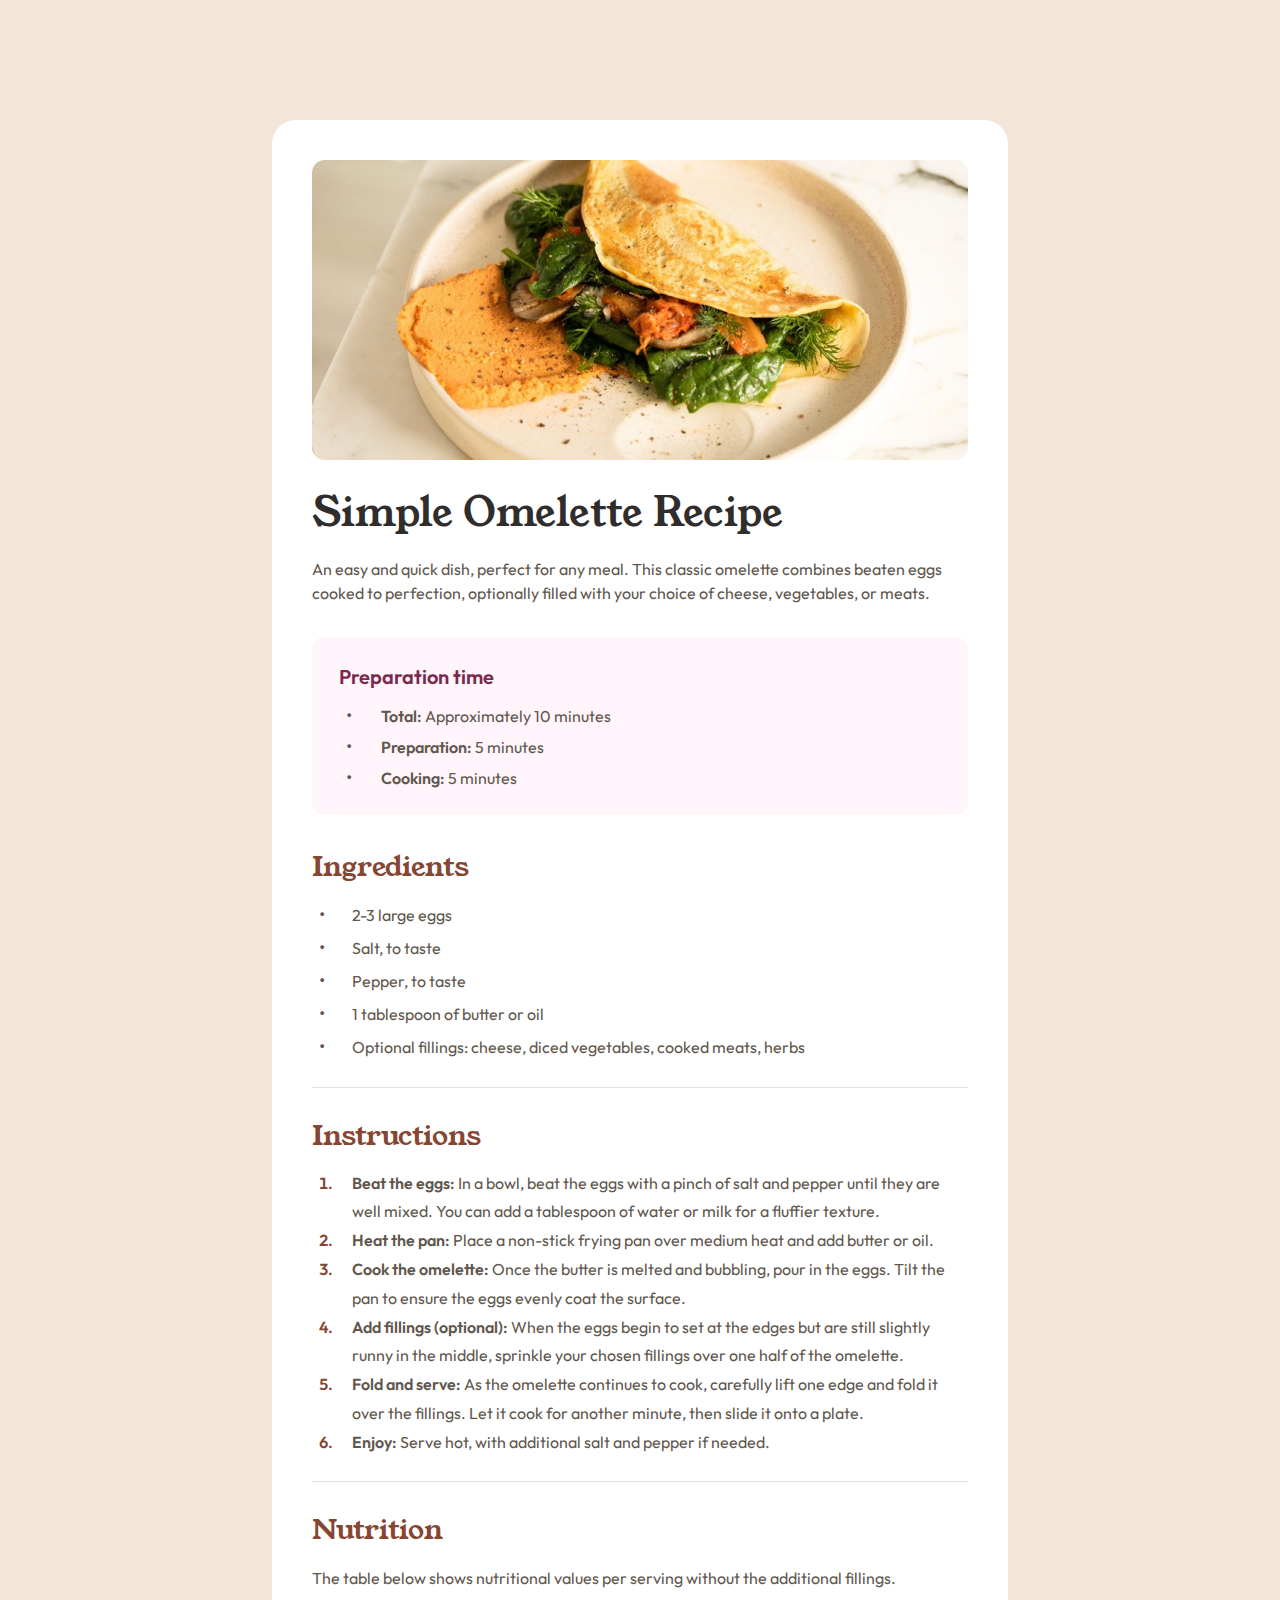
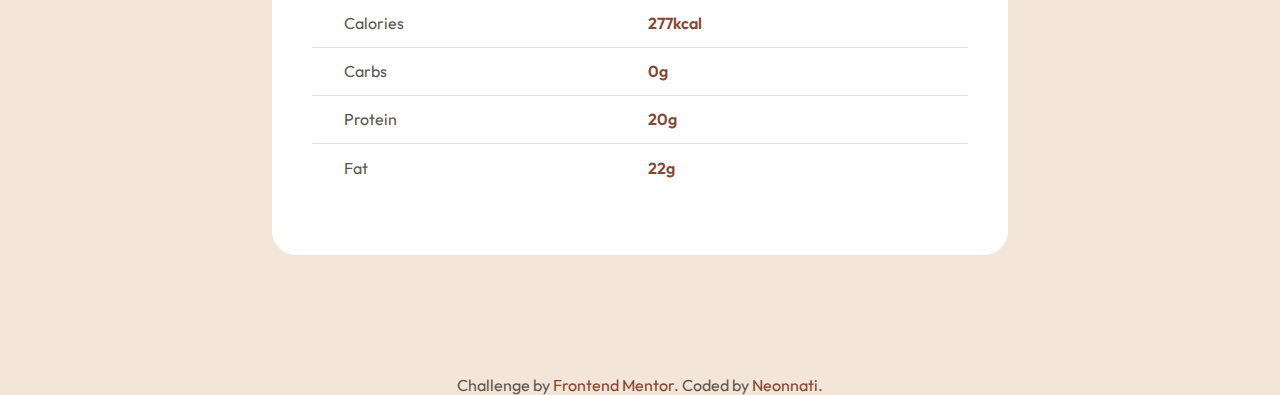
==== index.html @ 976c09e9 "Add files via upload" ====
<!DOCTYPE html>
<html lang="en">
<head>
  <meta charset="UTF-8">
  <meta name="viewport" content="width=device-width, initial-scale=1.0"> <!-- displays site properly based on user's device -->

  <!-- fonts -->
  <link rel="preconnect" href="https://fonts.googleapis.com">
  <link rel="preconnect" href="https://fonts.gstatic.com" crossorigin>
  <link href="https://fonts.googleapis.com/css2?family=Young+Serif&display=swap" rel="stylesheet">
  <link rel="preconnect" href="https://fonts.googleapis.com">
  <link rel="preconnect" href="https://fonts.gstatic.com" crossorigin>
  <link href="https://fonts.googleapis.com/css2?family=Outfit:wght@100..900&family=Young+Serif&display=swap" rel="stylesheet">

  <link rel="icon" type="image/png" sizes="32x32" href="./assets/images/favicon-32x32.png">
  <link rel="stylesheet" href="/styles.css">
  <title>Frontend Mentor | Recipe page</title>
</head>
<body>
  <main>
    <section id="image">
      <img src="./assets/images/image-omelette.jpeg" alt="image-omelette">
    </section>
    <section id="ingredients">

      

      <h1>Simple Omelette Recipe</h1>

      <p>An easy and quick dish, perfect for any meal.
        This classic omelette combines beaten eggs cooked to perfection, optionally filled with your choice of cheese, vegetables, or meats.</p>

      <div id="preparation">
        <h3>Preparation time</h3>
        <ul>
          <li><span class="bold">Total:</span> Approximately 10 minutes</li>
          <li><span class="bold">Preparation:</span> 5 minutes</li>
          <li><span class="bold">Cooking:</span> 5 minutes</li>
        </ul>
      </div>

      <h2>Ingredients</h2>
      <ul id="ingredients-ul">
        <li>2-3 large eggs</li>
        <li>Salt, to taste</li>
        <li>Pepper, to taste</li>
        <li>1 tablespoon of butter or oil</li>
        <li>Optional fillings: cheese, diced vegetables, cooked meats, herbs</li>
      </ul>
    </section>

    <section id="instructions">
      <h2>Instructions</h2>
      <ol>
        <li>
          <span class="bold">Beat the eggs:</span> 
          In a bowl, beat the eggs with a pinch of salt and pepper until they are well mixed.
          You can add a tablespoon of water or milk for a fluffier texture.
        </li>

        <li>
          <span class="bold">Heat the pan:</span> 
          Place a non-stick frying pan over medium heat and add butter or oil.
        </li>

        <li>
          <span class="bold">Cook the omelette:</span> 
          Once the butter is melted and bubbling, pour in the eggs.
          Tilt the pan to ensure the eggs evenly coat the surface.
        </li>

        <li>
          <span class="bold">Add fillings (optional):</span> 
          When the eggs begin to set at the edges but are still slightly runny in the middle,
          sprinkle your chosen fillings over one half of the omelette.
        </li>

        <li>
          <span class="bold">Fold and serve:</span> 
          As the omelette continues to cook, carefully lift one edge and fold it over the fillings.
          Let it cook for another minute, then slide it onto a plate.
        </li>

        <li>
          <span class="bold">Enjoy:</span> 
          Serve hot, with additional salt and pepper if needed.
        </li>
      </ol>
    </section>

    <section id="nutrition">
      <h2>Nutrition</h2>
      <p>The table below shows nutritional values per serving without the additional fillings.</p>
      <table id="nutrition-table">
        <tbody>
          <tr id="calories">
            <th class="border-bottom">Calories</th>
            <td class="border-bottom">277kcal</td>
          </tr>
          <tr id="carbs">
            <th class="border-bottom">Carbs</th>
            <td class="border-bottom">0g</td>
          </tr>
          <tr id="protein">
            <th class="border-bottom">Protein</th>
            <td class="border-bottom">20g</td>
          </tr>
          <tr id="fat">
            <th>Fat</th>
            <td>22g</td>
          </tr>
        </tbody>
      </table>
    </section>
  </main>
  
  <footer>
    <div class="attribution">
      Challenge by <a href="https://www.frontendmentor.io?ref=challenge" target="_blank">Frontend Mentor</a>. 
      Coded by <a href="https://github.com/Neonnati">Neonnati</a>.
    </div>
  </footer>
    
</body>
</html>
---- styles.css ----
*,
*::after,
*::before {
  margin: 0;
  padding: 0;
  box-sizing: border-box;
}


:root {
  /* font family */
  --ff-young-serif: "Young Serif", serif;;
  --ff-Outfit: "Outfit", sans-serif;

  /* font weight */
  --fw-4: 400;
  --fw-6: 600;
  --fw-7: 700;
  
  /* display widths */
  --desktop-width: 1440px;
  --moblie-width: 375px;
  

  /* Colors */
  
  /* Primary */
  --Nutmeg: hsl(14, 45%, 36%);
  --Dark-Raspberry: hsl(332, 51%, 32%);
  
  /* Neutral */
  --White: hsl(0, 0%, 100%);
  --Rose-White: hsl(330, 100%, 98%);
  --Eggshell: hsl(30, 54%, 90%);
  --Light-Grey: hsl(30, 18%, 87%);
  --Wenge-Brown: hsl(30, 10%, 34%);
  --Dark-Charcoal: hsl(24, 5%, 18%);
}

/* general settings */
  body {
    font-family: var(--ff-Outfit);
    color: var(--Wenge-Brown);
    background-color: var(--Eggshell);
  }

  
  main {
    width: 46em;
    background-color: var(--White);
    margin: 7.5em auto;
    padding: 2.5em;
    border-radius: 1.5em;
  }
/**/


/* borders-bottom between section */
  section {
    border-bottom: 1px solid var(--Light-Grey);
    padding-bottom: 1.5em;
  }

  section:last-child, section:first-child {
    border-bottom: none;
  }
/**/


/* Section 1-3 start */
  img {
    display: block;
    width: 100%;
    border-radius: 0.8em;
  }

  #ingredients {
    display: flex;
    flex-direction: column;
    gap: 2em;
  }

  h1 {
    font-family: var(--ff-young-serif);
    font-size: 2.5em;
    font-weight: var(--fw-4);
    color: var(--Dark-Charcoal);
  }
  
  #ingredients p {
    line-height: 1.5em;
    margin-top: -1em;
  }

  #preparation {
    background-color: var(--Rose-White);
    padding: 1.7em;
    border-radius: 0.8em;
  }

  h3 {
    color: var(--Dark-Raspberry);
    font-size: 1.25em;
    font-weight: var(--fw-6);
    margin-bottom: -0.5em;
  }

  #preparation > ul {
    display: flex;
    flex-direction: column;
    gap: .5em;
    padding-left: 0.8em;
    padding-top: 1.5em;
  }

  #preparation > ul > li {
    padding-left: 1.8em;
  }

  #preparation > ul > li::marker {
    font-size: 1.2em;
    content: '•';
  }

  .bold {
    font-weight: var(--fw-6);
  }

  #ingredients-ul {
    margin-left: 0.8em;
    margin-top: -1.3em;
  }
  
  #ingredients-ul > li {
    padding-left: 1.7em;
    line-height: 2em;
  }

  #ingredients-ul > li::marker {
    font-size: 1.2em;
    content: '•';
  }
/* section 1-3 end */



/* Ingredients, Instructions, Nutrition */  
  h2 {
    font-family: var(--ff-young-serif);
    color: var(--Nutmeg);
    font-size: 1.75em;
    font-weight: var(--fw-4);
  } 
/**/



/* section 2-3 start */
  #instructions > h2 {
    margin-top: 1em;
    margin-bottom: 0.5em;
  }

  #instructions > ol > li::marker {
    color: var(--Nutmeg);
    font-weight: var(--fw-6);
  }

  #instructions > ol {
    margin-left: 1.5em;
  }

  #instructions > ol > li {
    padding-left: 1em;
    line-height: 1.8em;
  }

  #nutrition > h2 {
    margin-top: 1em;
    margin-bottom: 0.7em;
  }

  #nutrition-table {
    border-collapse: collapse;
    width: 100%;
    margin-top: 0.7em;
  }

  tr {
    height: 3em;
  }

  th {
    font-weight: var(--fw-4);
    text-align: left;
    padding-left: 2em;
    width: 21em;
  }

  td {
    color: var(--Nutmeg);
    font-weight: var(--fw-6);
  }

  .border-bottom {
    border-bottom: 1px solid var(--Light-Grey);
  }
/* section 2-3 end */

/* footer */
footer {
 position: absolute;
 left: 50%;
 transform: translate(-50%);
}

.attribution a {
  text-decoration: none;
  color: var(--Nutmeg);
}

.attribution a:hover, .attribution a:active {
  color:hsl(332, 51%, 22%);
}



/* mobile */

@media (max-width: 375px) {
  main {
    width: 100%;
    margin: 0;
    padding: unset;
    border-radius: unset;
  }

  section {
    width: 100%;
    padding-inline: 2.1em;
  }

  section:first-child {
    padding-inline: unset;
  }

  img {
    border-radius: unset;
  }

  h1 {
    font-size: 2em;
  }

  footer {
    text-align: center;
  }
}
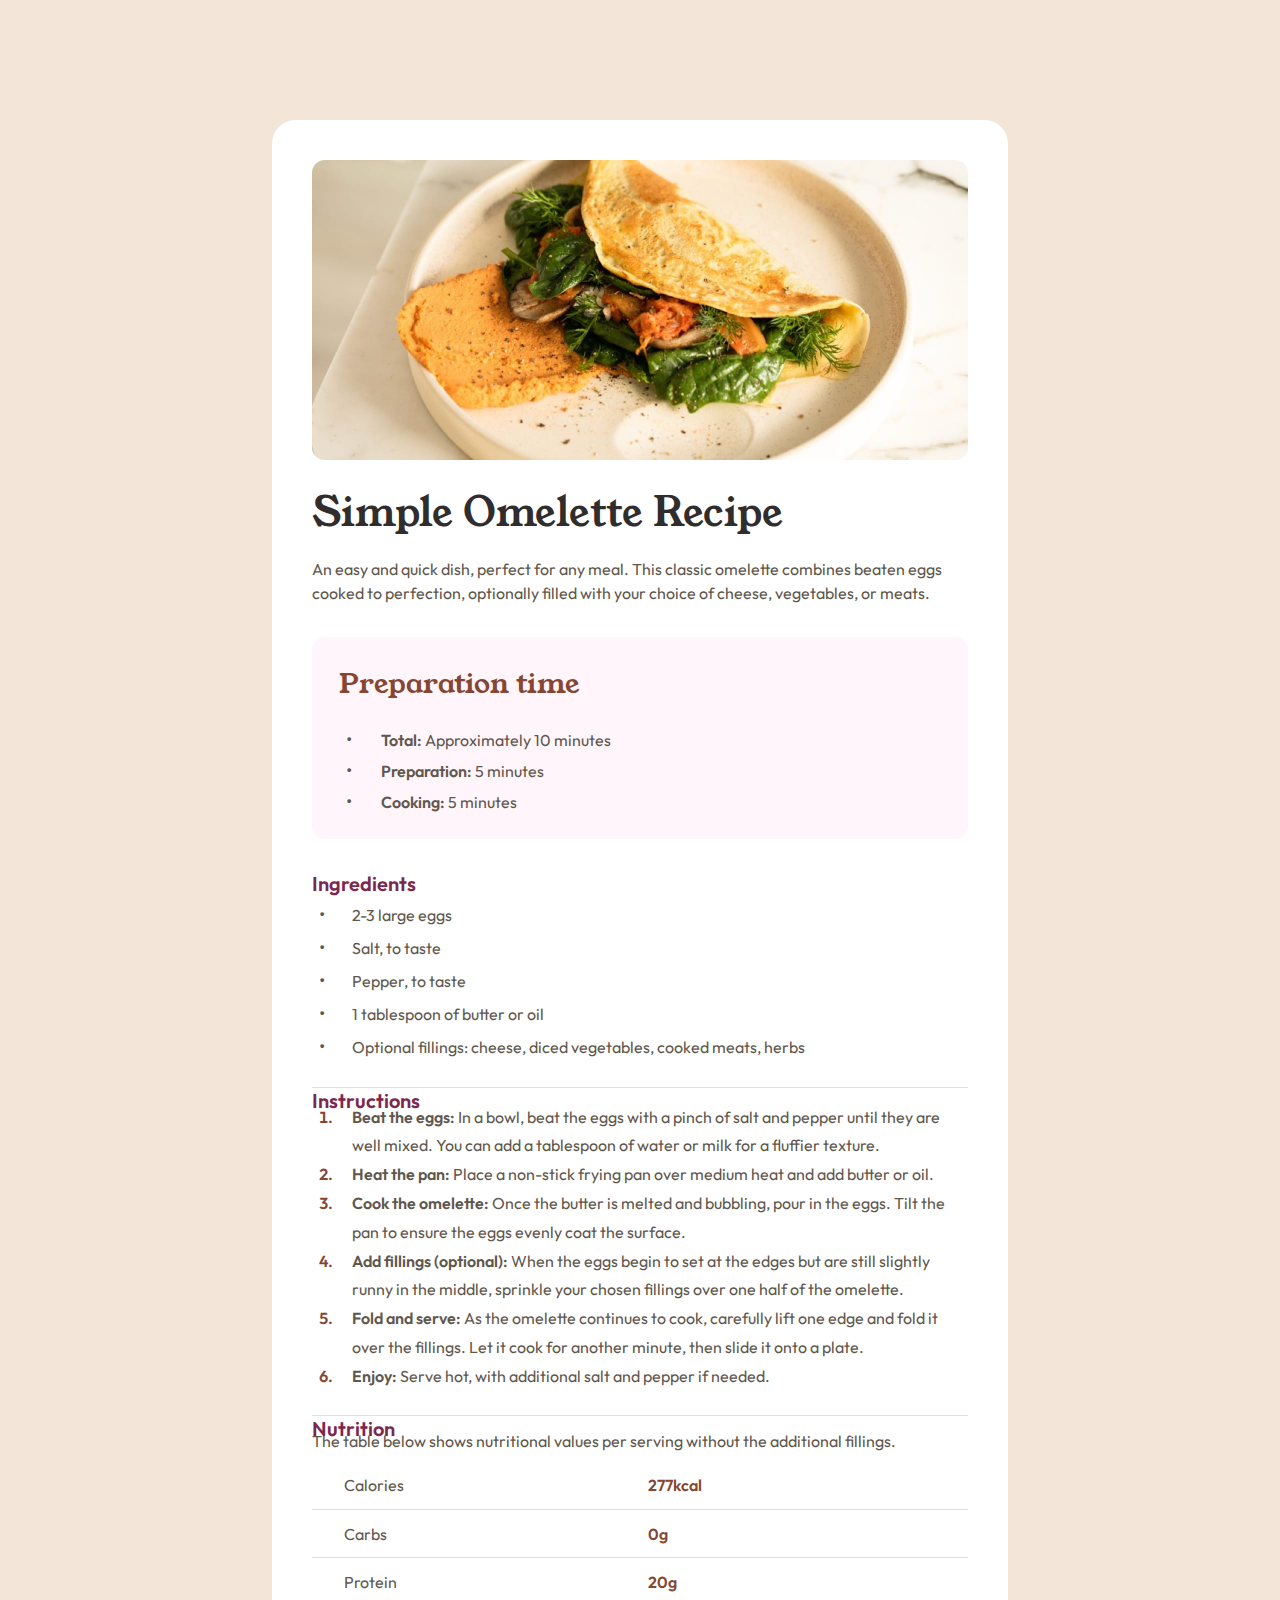
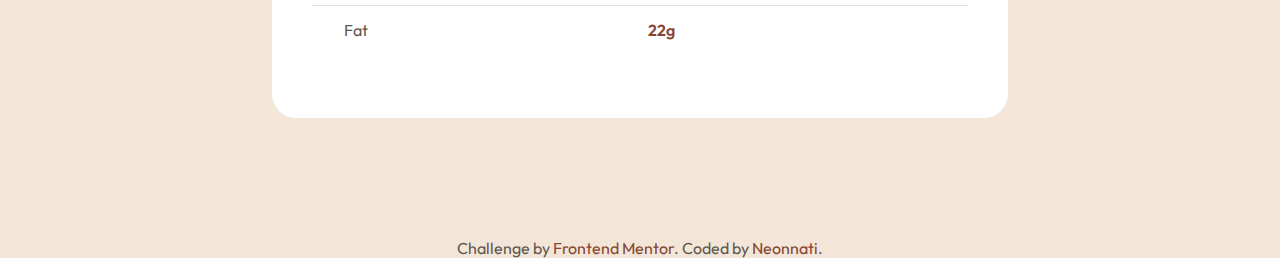
==== commit acb306bd: "index.html" ====
--- a/index.html
+++ b/index.html
@@ -13,7 +13,7 @@
   <link href="https://fonts.googleapis.com/css2?family=Outfit:wght@100..900&family=Young+Serif&display=swap" rel="stylesheet">
 
   <link rel="icon" type="image/png" sizes="32x32" href="./assets/images/favicon-32x32.png">
-  <link rel="stylesheet" href="/styles.css">
+  <link rel="stylesheet" href="./styles.css">
   <title>Frontend Mentor | Recipe page</title>
 </head>
 <body>
@@ -31,7 +31,7 @@
         This classic omelette combines beaten eggs cooked to perfection, optionally filled with your choice of cheese, vegetables, or meats.</p>
 
       <div id="preparation">
-        <h3>Preparation time</h3>
+        <h2>Preparation time</h2>
         <ul>
           <li><span class="bold">Total:</span> Approximately 10 minutes</li>
           <li><span class="bold">Preparation:</span> 5 minutes</li>
@@ -39,7 +39,7 @@
         </ul>
       </div>
 
-      <h2>Ingredients</h2>
+      <h3>Ingredients</h3>
       <ul id="ingredients-ul">
         <li>2-3 large eggs</li>
         <li>Salt, to taste</li>
@@ -50,7 +50,7 @@
     </section>
 
     <section id="instructions">
-      <h2>Instructions</h2>
+      <h3>Instructions</h3>
       <ol>
         <li>
           <span class="bold">Beat the eggs:</span> 
@@ -89,7 +89,7 @@
     </section>
 
     <section id="nutrition">
-      <h2>Nutrition</h2>
+      <h3>Nutrition</h3>
       <p>The table below shows nutritional values per serving without the additional fillings.</p>
       <table id="nutrition-table">
         <tbody>
@@ -122,4 +122,4 @@
   </footer>
     
 </body>
-</html>+</html>
